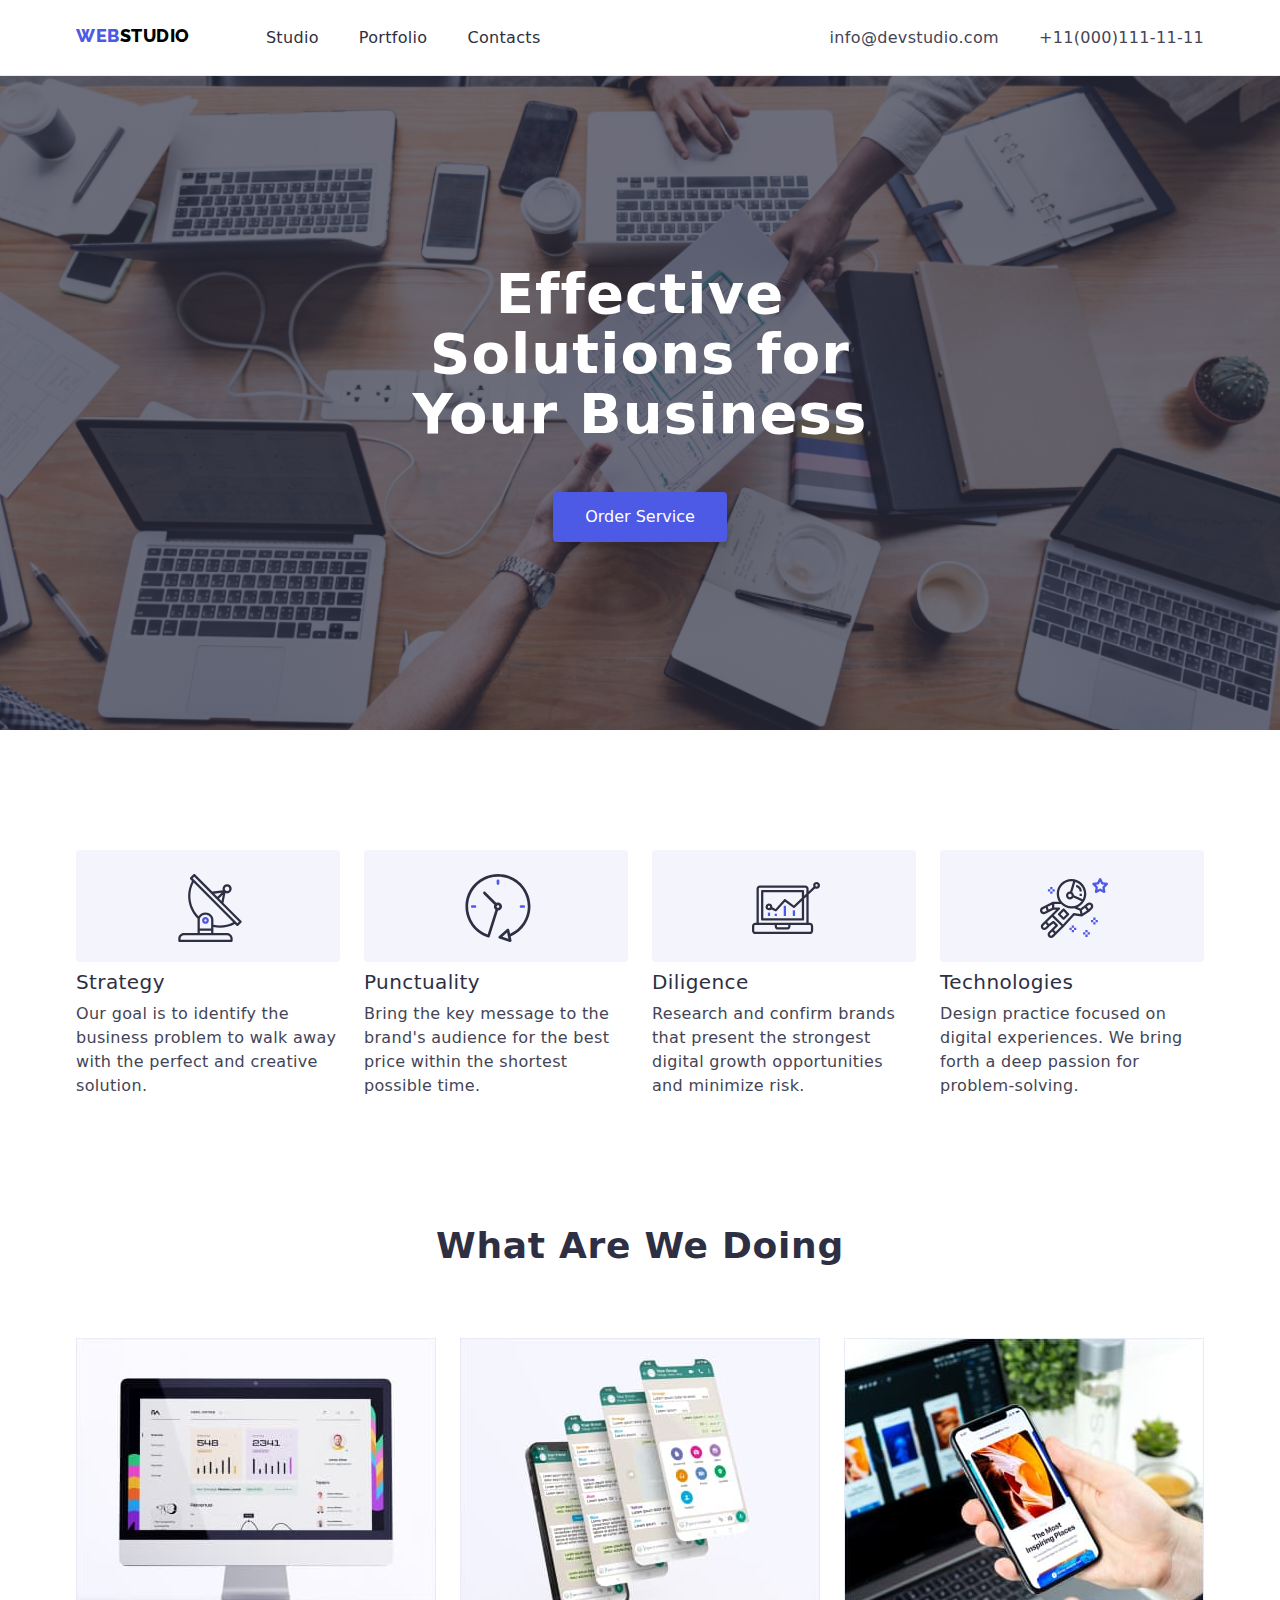
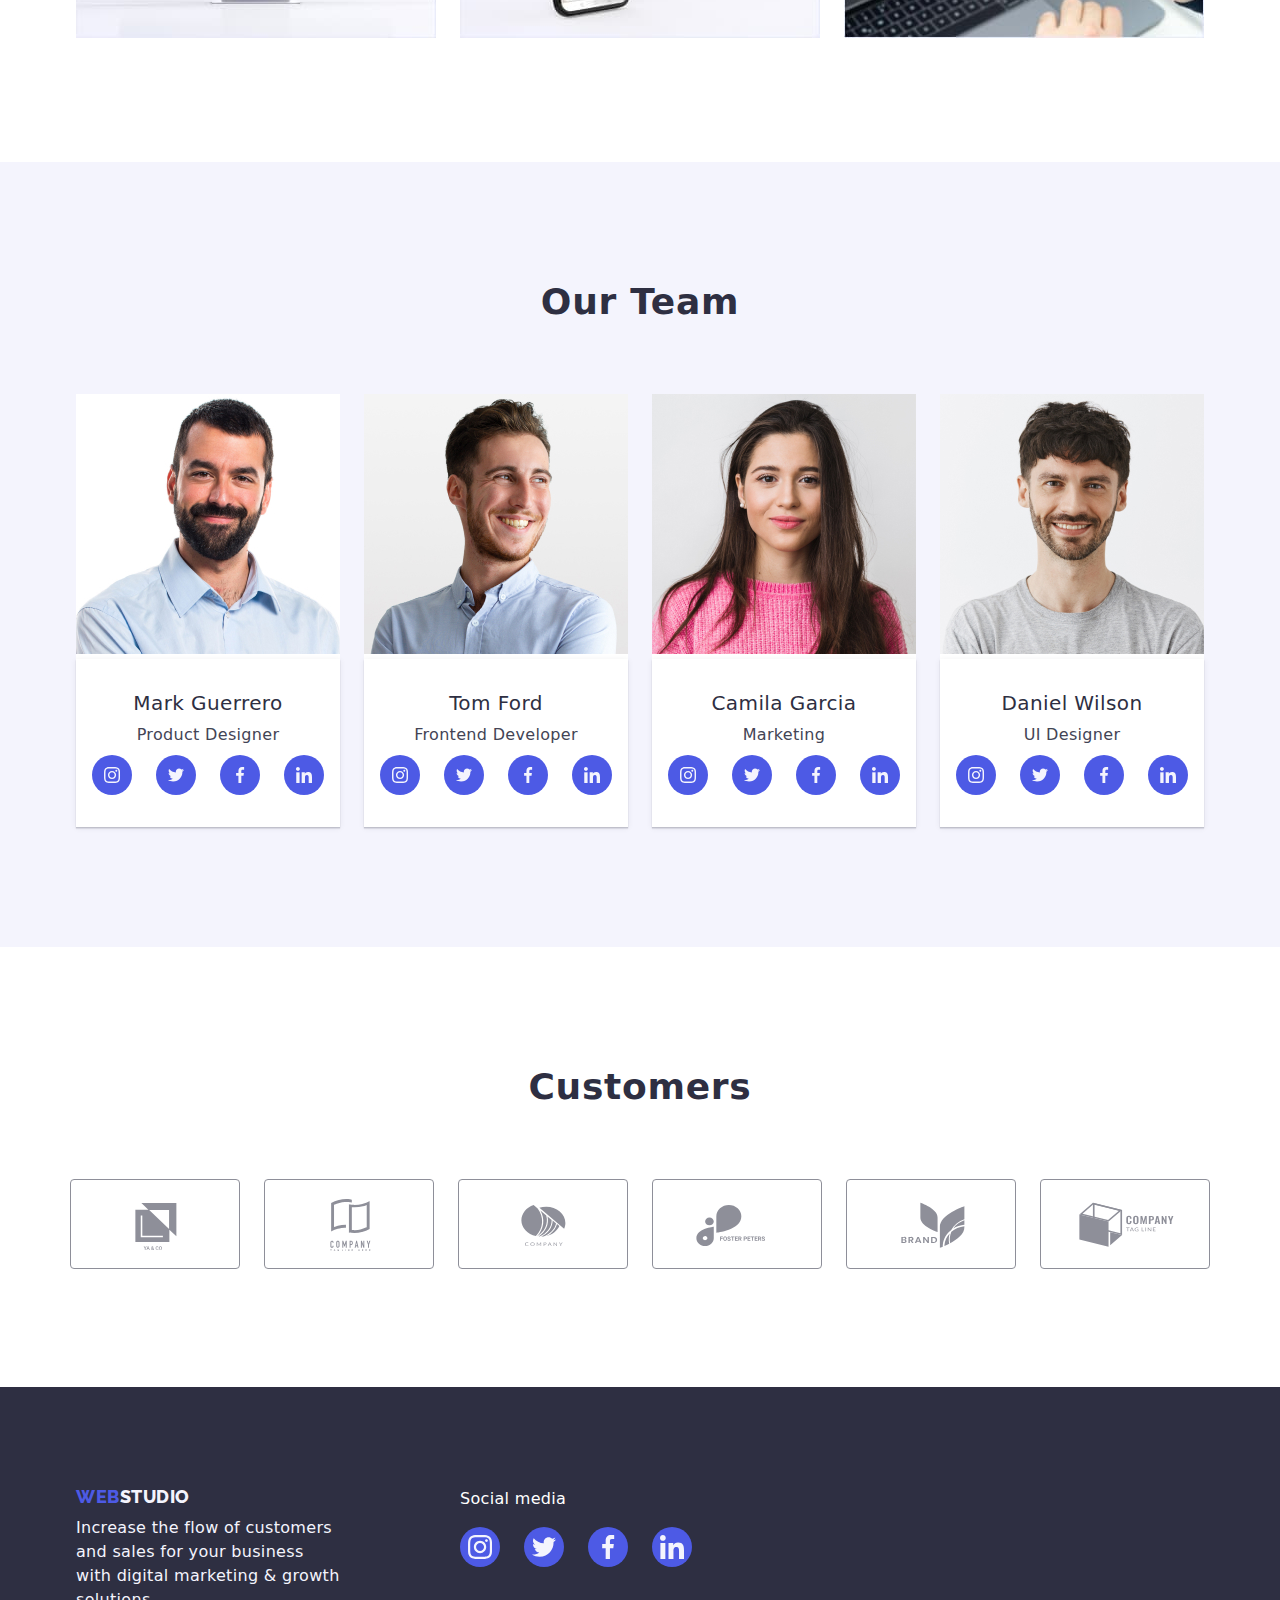
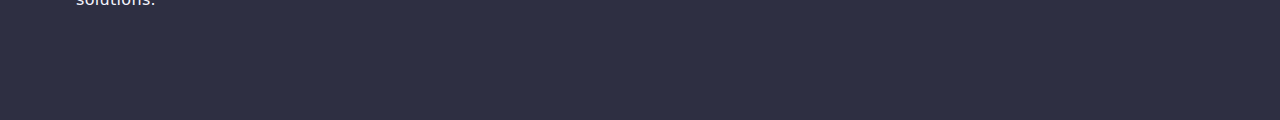
==== index.html @ bf7042fb "Start goit-markup-hw-05" ====
<!DOCTYPE html>
<html lang="en">

<head>
    <meta charset="UTF-8">
    <meta http-equiv="X-UA-Compatible" content="IE=edge">
    <meta name="viewport" content="width=device-width, initial-scale=1.0">
    <title>Homepage</title>
    <link rel="stylesheet" href="./css/style.css">
    <link rel="stylesheet"
          href="https://cdnjs.cloudflare.com/ajax/libs/modern-normalize/2.0.0/modern-normalize.min.css">
</head>

<body>
    <header class="header-border">
        <div class="container flex space-between margin-right-auto">
            <nav class="margin-right-auto display-flex">
                <a class="homepage-link" href="#"><span>Web</span>Studio</a>
                <ul class="flex gap-regular">
                    <li><a class="nav-link text-shadow transition-quick-all" href="./index.html">Studio</a></li>
                    <li><a class="nav-link text-shadow transition-quick-all" href="./portfolio.html">Portfolio</a></li>
                    <li><a class="nav-link text-shadow transition-quick-all" href="/#">Contacts</a></li>
                </ul>
            </nav>
            <ul class="flex gap-regular">
                <li><a class="contact-link transition-quick-all" href="mailto:info@devstudio.com">info@devstudio.com</a>
                </li>
                <li><a class="contact-link transition-quick-all" href="tel:+11(000)111-11-11">+11(000)111-11-11</a></li>
            </ul>
        </div>

    </header>
    <main>
        <section class="hero-section">
            <div class="container">
                <h1>Effective Solutions for Your Business</h1>
                <button type="button" class="transition-quick-all">Order Service</button>
            </div>
        </section>
        <section class="boasting p-t-120 p-b-120">
            <div class="container ">
                <ul class="flex column-gap-small">
                    <li>
                        <div class="icon-section1 background-icons">
                            <svg class="icons-size ">
                                <use href="./images/icons.svg#icon-antenna1"></use>
                            </svg>
                        </div>
                        <h3>Strategy</h3>
                        <p class="body-medium font-color-slate">Our goal is to identify the business problem to walk
                            away
                            with
                            the
                            perfect and creative solution.</p>
                    </li>
                    <li>
                        <div class="icon-section1 background-icons">
                            <svg class="icons-size">
                                <use href="./images/icons.svg#icon-clock1"></use>
                            </svg>
                        </div>
                        <h3>Punctuality</h3>
                        <p class="body-medium font-color-slate">Bring the key message to the brand's audience for the
                            best
                            price
                            within the shortest possible time.</p>
                    </li>
                    <li>
                        <div class="icon-section1 background-icons">
                            <svg class="icons-size svg-style">
                                <use href="./images/icons.svg#icon-diagram-1"></use>
                            </svg>
                        </div>
                        <h3>Diligence</h3>
                        <p class="body-medium font-color-slate">Research and confirm brands that present the strongest
                            digital
                            growth opportunities and minimize risk.</p>

                    </li>
                    <li>
                        <div class="icon-section1 background-icons">
                            <svg class="icons-size">
                                <use href="./images/icons.svg#icon-astronaut1"></use>
                            </svg>
                        </div>

                        <h3>Technologies</h3>
                        <p class="body-medium font-color-slate">Design practice focused on digital experiences. We bring
                            forth
                            a
                            deep passion for problem-solving.</p>
                    </li>
                </ul>
            </div>
        </section>
        <section class="what-we-are-doing p-b-120">
            <div class="container">
                <h2>What are we doing</h2>
                <ul class="flex column-gap-small ">
                    <li>
                        <figure>
                            <img src="images/photo1.jpg" width="360" height="300" alt="photo1">
                        </figure>
                    </li>
                    <li>
                        <figure>
                            <img src="images/photo2.jpg" width="360" height="300" alt="photo2">
                        </figure>
                    </li>
                    <li>
                        <figure>
                            <img src="images/photo3.jpg" width="360" height="300" alt="photo3">
                        </figure>
                    </li>
                </ul>
            </div>
        </section>
        <section class="our-team cloud-background p-t-120 p-b-120">
            <div class="container">
                <h2>Our Team</h2>
                <ul class="flex column-gap-small row-gap-small">
                    <li>
                        <figure>
                            <img src="images/personone.jpg" width="264" height="260" alt="personone">
                            <figcaption class="box-shadow">
                                <h3>Mark Guerrero</h3>
                                <p class="body-medium font-color-slate">Product Designer</p>
                                <ul class="display-flex justify-content-center column-gap-small">
                                    <li>
                                        <a href="#" class="social-media-svg person-hover">
                                            <svg class="social-media-person">
                                                <use href="./images/icons.svg#icon-instagram-2"></use>
                                            </svg>
                                        </a>
                                    </li>
                                    <li>
                                        <a href="#" class="social-media-svg person-hover">
                                            <svg class="social-media-person">
                                                <use href="./images/icons.svg#icon-twitter-1"></use>
                                            </svg>
                                        </a>
                                    </li>
                                    <li>

                                        <a href="#" class="social-media-svg person-hover">
                                            <svg class="social-media-person">
                                                <use href="./images/icons.svg#icon-Ellipse"></use>
                                            </svg>
                                        </a>
                                    </li>
                                    <li class="column-gap-small">
                                        <a href="#" class="social-media-svg person-hover">
                                            <svg class="social-media-person">
                                                <use href="./images/icons.svg#icon-in"></use>
                                            </svg>
                                        </a>
                                    </li>
                                </ul>
                            </figcaption>
                        </figure>
                    </li>
                    <li>
                        <figure>
                            <img src="images/persontwo.jpg" width="264" height="260" alt="persontwo">
                            <figcaption class="box-shadow">
                                <h3>Tom Ford</h3>
                                <p class="body-medium font-color-slate">Frontend Developer</p>
                                <ul class="display-flex justify-content-center column-gap-small">
                                    <li>
                                        <a href="#" class="social-media-svg person-hover">
                                            <svg class="social-media-person">
                                                <use href="./images/icons.svg#icon-instagram-2"></use>
                                            </svg>
                                        </a>
                                    </li>
                                    <li>
                                        <a href="#" class="social-media-svg person-hover">
                                            <svg class="social-media-person">
                                                <use href="./images/icons.svg#icon-twitter-1"></use>
                                            </svg>
                                        </a>
                                    </li>
                                    <li>

                                        <a href="#" class="social-media-svg person-hover">
                                            <svg class="social-media-person">
                                                <use href="./images/icons.svg#icon-Ellipse"></use>
                                            </svg>
                                        </a>
                                    </li>
                                    <li class="column-gap-small">
                                        <a href="#" class="social-media-svg person-hover">
                                            <svg class="social-media-person">
                                                <use href="./images/icons.svg#icon-in"></use>
                                            </svg>
                                        </a>
                                    </li>
                                </ul>
                            </figcaption>
                        </figure>
                    </li>
                    <li>
                        <figure>
                            <img src="images/personthree.jpg" width="264" height="260" alt="personthree">
                            <figcaption class="box-shadow">
                                <h3>Camila Garcia</h3>
                                <p class="body-medium font-color-slate">Marketing</p>
                                <ul class="display-flex justify-content-center column-gap-small">
                                    <li>
                                        <a href="#" class="social-media-svg person-hover">
                                            <svg class="social-media-person">
                                                <use href="./images/icons.svg#icon-instagram-2"></use>
                                            </svg>
                                        </a>
                                    </li>
                                    <li>
                                        <a href="#" class="social-media-svg person-hover">
                                            <svg class="social-media-person">
                                                <use href="./images/icons.svg#icon-twitter-1"></use>
                                            </svg>
                                        </a>
                                    </li>
                                    <li>

                                        <a href="#" class="social-media-svg person-hover">
                                            <svg class="social-media-person">
                                                <use href="./images/icons.svg#icon-Ellipse"></use>
                                            </svg>
                                        </a>
                                    </li>
                                    <li class="column-gap-small">
                                        <a href="#" class="social-media-svg person-hover">
                                            <svg class="social-media-person">
                                                <use href="./images/icons.svg#icon-in"></use>
                                            </svg>
                                        </a>
                                    </li>
                                </ul>
                            </figcaption>
                        </figure>
                    </li>
                    <li>
                        <figure>
                            <img src="images/personfour.jpg" width="264" height="260" alt="personfour">
                            <figcaption class="box-shadow">
                                <h3>Daniel Wilson</h3>
                                <p class="body-medium font-color-slate">UI Designer</p>
                                <ul class="display-flex justify-content-center column-gap-small">
                                    <li>
                                        <a href="#" class="social-media-svg person-hover">
                                            <svg class="social-media-person">
                                                <use href="./images/icons.svg#icon-instagram-2"></use>
                                            </svg>
                                        </a>
                                    </li>
                                    <li>
                                        <a href="#" class="social-media-svg person-hover">
                                            <svg class="social-media-person">
                                                <use href="./images/icons.svg#icon-twitter-1"></use>
                                            </svg>
                                        </a>
                                    </li>
                                    <li>

                                        <a href="#" class="social-media-svg person-hover">
                                            <svg class="social-media-person">
                                                <use href="./images/icons.svg#icon-Ellipse"></use>
                                            </svg>
                                        </a>
                                    </li>
                                    <li class="column-gap-small">
                                        <a href="#" class="social-media-svg person-hover">
                                            <svg class="social-media-person">
                                                <use href="./images/icons.svg#icon-in"></use>
                                            </svg>
                                        </a>
                                    </li>
                                </ul>
                            </figcaption>
                        </figure>
                    </li>
                </ul>
            </div>
        </section>
    </main>
    <section class="customers-background ">
        <h2 class="p-t-120">Customers</h2>

        <ul class="display-flex justify-content-center column-gap-small row-gap-small wrap">

            <li>
                <a href="#">
                    <svg class="logo-customers fill-lightslate ">
                        <use href="./images/icons.svg#icon-Logo"></use>
                    </svg>
                </a>
            </li>
            <li>
                <a href="#">
                    <svg class="logo-customers fill-lightslate">
                        <use href="./images/icons.svg#icon-Logo-1"></use>
                    </svg>
                </a>
            </li>
            <li>
                <a href="#">
                    <svg class="logo-customers fill-lightslate">
                        <use href="./images/icons.svg#icon-Logo-2"></use>
                    </svg>
                </a>
            </li>
            <li>
                <a href="#">
                    <svg class="logo-customers fill-lightslate">
                        <use href="./images/icons.svg#icon-Logo-5"></use>
                    </svg>
                </a>
            </li>
            <li>
                <a href="#">
                    <svg class="logo-customers fill-lightslate">
                        <use href="./images/icons.svg#icon-Logo-3"></use>
                    </svg>
                </a>
            </li>
            <li>
                <a href="#">
                    <svg class="logo-customers fill-lightslate">
                        <use href="./images/icons.svg#icon-Logo-4"></use>
                    </svg>
                </a>
            </li>
        </ul>
    </section>
    <footer>
        <div class="container flex gap-medium">
            <div class="inner-container">
                <a class="homepage-link" href="#"><span>web</span>studio</a>
                <p class="font-color-cloud"> Increase the flow of customers and sales for your business with digital
                    marketing &amp; growth
                    solutions.</p>
            </div>
            <div>
                <span class="display-block body-medium margin-bottom-medium font-color-white ">Social media</span>
                <ul class="display-flex justify-content-center column-gap-small">
                    <li>
                        <a href="#" class="social-media-svg">
                            <svg class="social-media">
                                <use href="./images/icons.svg#icon-instagram-2"></use>
                            </svg>
                        </a>
                    </li>
                    <li>
                        <a href="#" class="social-media-svg">
                            <svg class="social-media">
                                <use href="./images/icons.svg#icon-twitter-1"></use>
                            </svg>
                        </a>
                    </li>
                    <li>

                        <a href="#" class="social-media-svg">
                            <svg class="social-media">
                                <use href="./images/icons.svg#icon-Ellipse"></use>
                            </svg>
                        </a>
                    </li>
                    <li class="column-gap-small">
                        <a href="#" class="social-media-svg">
                            <svg class="social-media">
                                <use href="./images/icons.svg#icon-in"></use>
                            </svg>
                        </a>
                    </li>
                </ul>
            </div>
        </div>
    </footer>

</body>

</html>
---- css/style.css ----
@import url("https://fonts.googleapis.com/css2?family=Raleway:wght@800&family=Roboto:wght@400;500;700;900&display=swap");

:root {
  --ocean: #404bbf;
  --iris: #4d5ae5;
  --cornflower: #e7e9fc;
  --navyblue: #2e2f42;
  --slate: #434455;
  --cloud: #f4f4fd;
  --green: #31d0aa;
  --lightslate: #8e8f99;
  font-size: 16px;
}

*,
*::after,
*::before {
  box-sizing: border-box;
}

body {
  font-family: "Roboto", Raleway, sans-serif;
  color: black;
}
ul {
  list-style: none;
  margin: 0;
  padding: 0;
}

figure {
  margin: 0;
  background-color: white;
}

figcaption {
  padding: 32px 0 32px 0;
  text-align: center;
}

button {
  all: unset;
  cursor: pointer;
}
h1,
h2,
h3 {
  margin: 0;
  padding: 0;
}

p {
  margin: 0.5em 0;
  color: var(--slate);
  line-height: 1.5;
  letter-spacing: 0.32px;
}

h2 {
  color: var(--navyblue);
  text-align: center;
  font-size: 36px;
  font-weight: 700;
  line-height: 1.11;
  letter-spacing: 0.72px;
  text-transform: capitalize;
  margin-bottom: 2em;
}

h3 {
  color: var(--navyblue, #2e2f42);
  font-size: 20px;
  font-weight: 500;
  line-height: 1.2;
  letter-spacing: 0.4px;
}

.body-medium {
  /* color: var(--slate); */
  font-size: 16px;
  line-height: 1.5;
  letter-spacing: 0.32px;
}

.font-color-slate {
  color: var(--slate);
}

.fill-lightslate {
  fill: var(--lightslate);
}

a {
  all: unset;
  cursor: pointer;
}

.homepage-link {
  text-transform: uppercase;
  font-size: 18px;
  font-weight: 800;
  line-height: 1.16;
  letter-spacing: 0.54px;
  text-transform: uppercase;
  font-family: "Raleway";
  margin-right: 76px;
}

.homepage-link > span {
  color: var(--iris);
}

.nav-link {
  color: var(--navyblue);
  font-size: 16px;
  font-weight: 500;
  line-height: 1.5;
  letter-spacing: 0.32px;
}

.nav-link:hover,
.contact-link:hover,
.nav-link:focus,
.contact-link:focus {
  color: var(--ocean);
}

header {
  border-bottom: 1px solid var(--cornflower);
}

.contact-link {
  color: var(--slate);
  font-size: 16px;
  line-height: 1.5;
  letter-spacing: 0.32px;
}

.hero-section,
footer {
  background-color: var(--navyblue);
}

footer {
  padding: 100px 0;
  color: var(--cloud);
}

footer .inner-container {
  width: 264px;
}
.hero-section {
  /* background-image:; */
  background-color: var(--color-heading-primary);
  background-image: linear-gradient(rgba(46, 47, 66, 0.7), rgba(46, 47, 66, 0.7)), url(../images/people-office\ 1.jpg);
  background-repeat: no-repeat;
  background-position: center;
  text-align: center;
  padding: 188px 0;
  background-size: cover;
}
/* .hero-section > .container > h1 {
  margin: auto;
} */

.hero-section h1 {
  font-size: 56px;
  font-weight: 700;
  line-height: 1.07;
  letter-spacing: 1.12px;
  color: white;
  margin: 0 auto 48px;
  max-width: 496px;
}

.hero-section button {
  border-radius: 4px;
  background: var(--iris);
  box-shadow: 0px 4px 4px 0px rgba(0, 0, 0, 0.15);
  padding: 16px 32px;
  color: white;
}

.hero-section button:hover,
.hero-section button:focus {
  background-color: var(--ocean);
}

.boasting li {
  width: 264px;
}
.icon-section1 {
  border-radius: 4px;
  background: var(--color-contrast-bright);
  padding: 24px 100px;
  margin-bottom: 8px;
}
.filter-bar button {
  border-radius: 4px;
  border: 1px solid var(--cornflower, #e7e9fc);
  background: var(--cloud, #f4f4fd);

  display: flex;
  padding: 12px 24px;
  align-items: flex-start;
  color: var(--iris);
  transition: 0.3s all;
  font-weight: 500;
  font-size: 16px;
  line-height: 1.5;
}

.filter-bar button:hover,
.filter-bar button:focus {
  background-color: var(--ocean);
  color: white;
}

.portfolio-list li {
  border: 1px solid var(--cornflower);
  transition: 0.2s all ease-in-out;
  max-width: 360px;
}

.portfolio-list li:hover,
.portfolio-list li:focus {
  box-shadow: 0px 2px 1px 0px rgba(46, 47, 66, 0.08), 0px 1px 1px 0px rgba(46, 47, 66, 0.16), 0px 1px 6px 0px rgba(46, 47, 66, 0.08);
}

.justify-content-center {
  justify-content: center;
}

.cloud-background {
  background-color: var(--cloud);
}

.our-team .person-hover:hover {
  background-color: var(--ocean);
}

.text-shadow {
  transition: text-shadow 0.3s;
}

.text-shadow:hover,
.text-shadow:focus {
  text-shadow: 0px 4px 4px rgba(0, 0, 0, 0.25);
}

.font-color-cloud {
  color: var(--cloud);
}

.container {
  max-width: 1158px;
  margin: auto;
  padding: 0 15px;
}

.flex {
  display: flex;
  flex-wrap: wrap;
}
.space-between {
  justify-content: space-between;
}
.gap {
  gap: 24px;
}
.gap-regular {
  column-gap: 40px;
}
.gap-medium {
  gap: 120px;
}
.column-gap-small {
  column-gap: 24px;
}
.row-gap-small {
  row-gap: 24px;
}
.values-list-element {
  width: calc((100% - 72px) / 4);
}
.row-gap-medium {
  row-gap: 48px;
}

.wrap {
  flex-wrap: wrap;
}

.text-align-left {
  text-align: left;
}

.transition-quick-all {
  transition: all 0.2s ease-in-out;
}

/* header */
header > .container > * {
  margin: 25.5px 0;
}

header .flex {
  align-items: center;
}

.p-t-120 {
  padding-top: 120px;
}
.p-b-120 {
  padding-bottom: 120px;
}

.p-t-96 {
  padding-top: 96px;
}
.p-b-72 {
  padding-bottom: 72px;
}

.px-16 {
  padding-left: 24px;
  padding-right: 24 px;
}
.px-16-2 {
  padding-left: 24px;
}
.margin-right-auto {
  margin-right: auto;
}

svg {
  transition: 0.2s fill;
}
.top-line-img figure {
  width: 360px;
  height: 420px;
  padding-bottom: 0px;
  flex-direction: column;
  gap: 32px;
  flex-shrink: 0;
  align-items: flex-start;
  /* border: 1px solid var(--cornflower); */
  background: var(--white);
}

.display-flex {
  display: flex;
}

.background-icons {
  width: 264px;
  height: 112px;
  background: var(--cloud);
}
.icons-size {
  width: 68px;
  height: 68px;
}

.customers-background {
  background-color: white;
  height: 440px;
}
.customers-background svg {
  border-radius: 4px;
  border: 1px solid var(--lightslate);
  padding: 16px 32px 16px 32px;
  box-sizing: content-box;
  line-height: 0.5;
}
.customers-background svg:hover,
.customers-background svg:focus {
  border: 1px solid var(--ocean);
}

.logo-customers {
  width: 104px;
  height: 56px;
  cursor: pointer;
}

.logo-customers:hover,
.logo-customers:focus {
  fill: var(--ocean);
}

.social-media {
  width: 24px;
  height: 24px;
}

.social-media-svg {
  width: 40px;
  height: 40px;
  background-color: var(--iris);
  border-radius: 50%;
  display: flex;
  justify-content: center;
  align-items: center;
  transition: 0.3s all ease-in-out;
  cursor: pointer;
}

footer .social-media-svg:hover,
footer .social-media-svg:focus {
  background-color: var(--green);
}

.social-media-person {
  width: 16x;
  height: 16px;
}

.box-shadow {
  box-shadow: 0px 2px 1px 0px rgba(46, 47, 66, 0.08), 0px 1px 1px 0px rgba(46, 47, 66, 0.16), 0px 1px 6px 0px rgba(46, 47, 66, 0.08);
}

.font-color-white {
  color: white;
}

.display-block {
  display: block;
}

.margin-bottom-medium {
  margin-bottom: 1em;
}
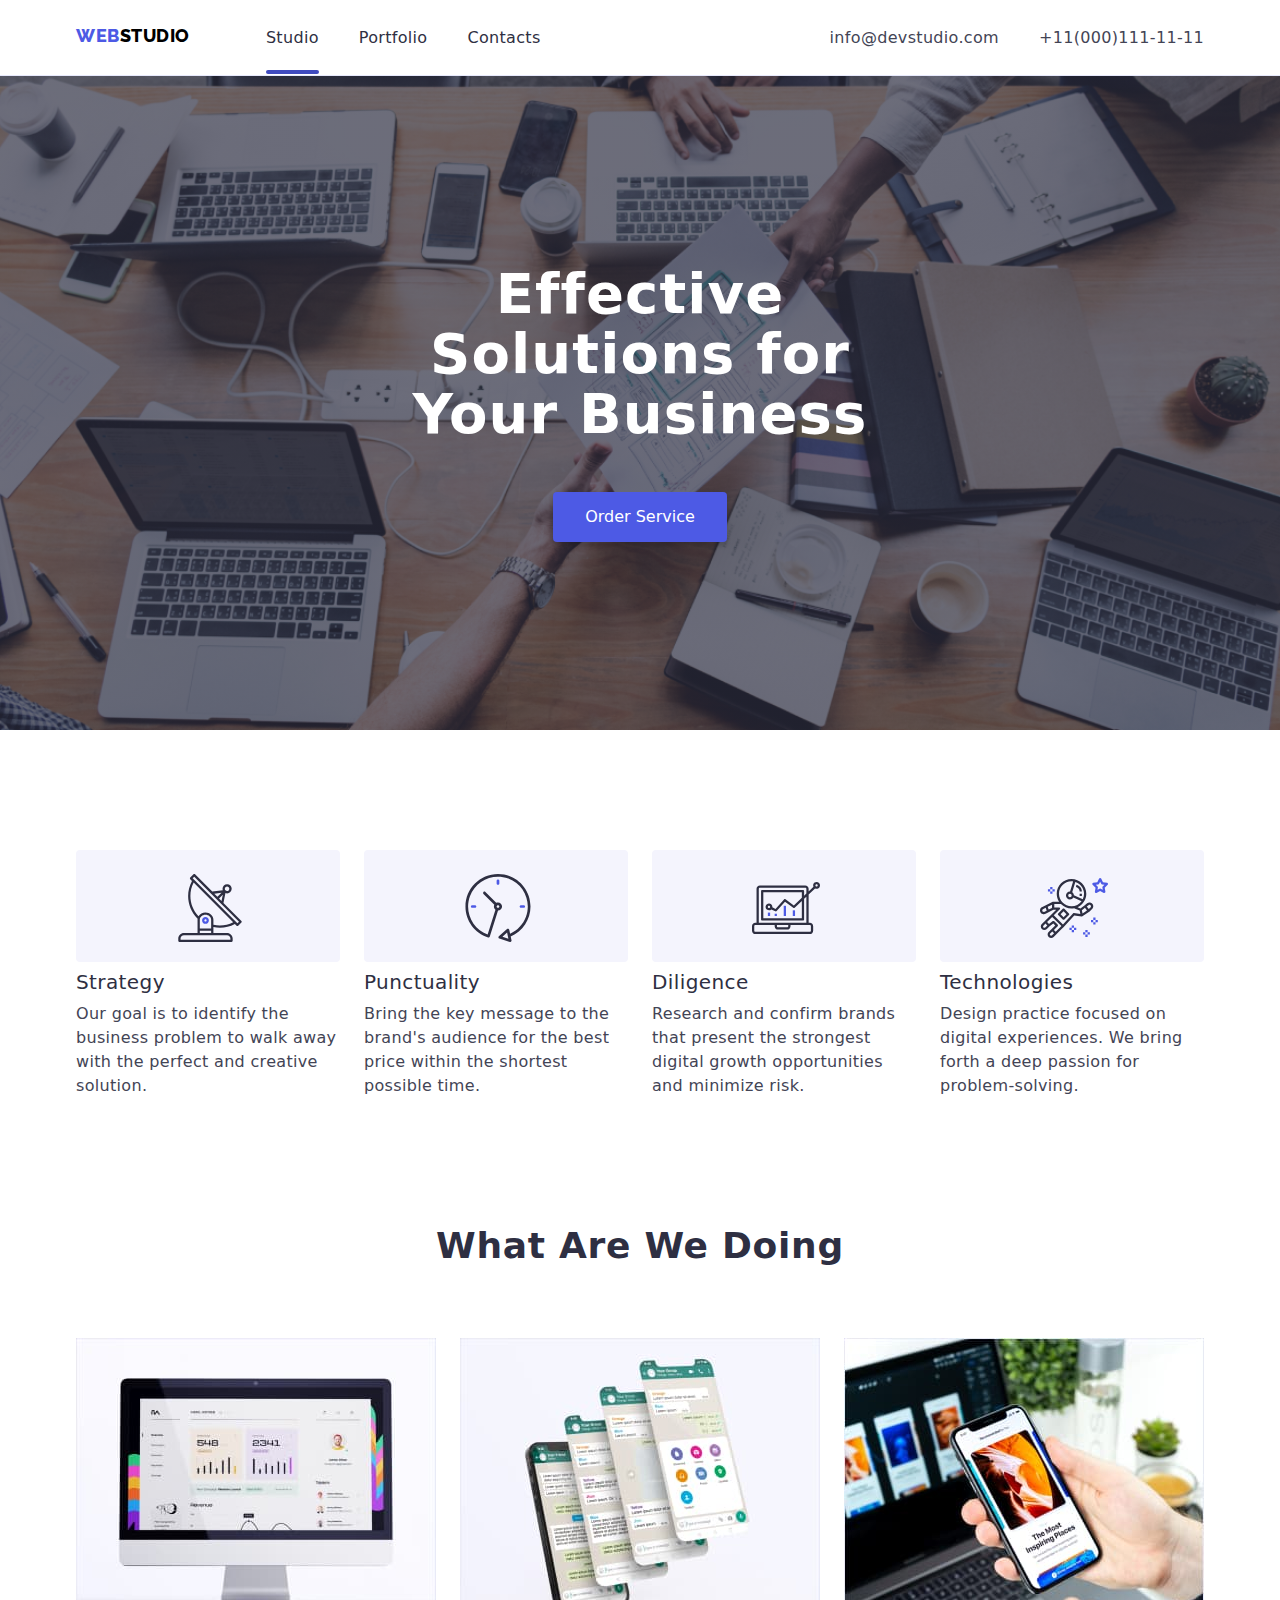
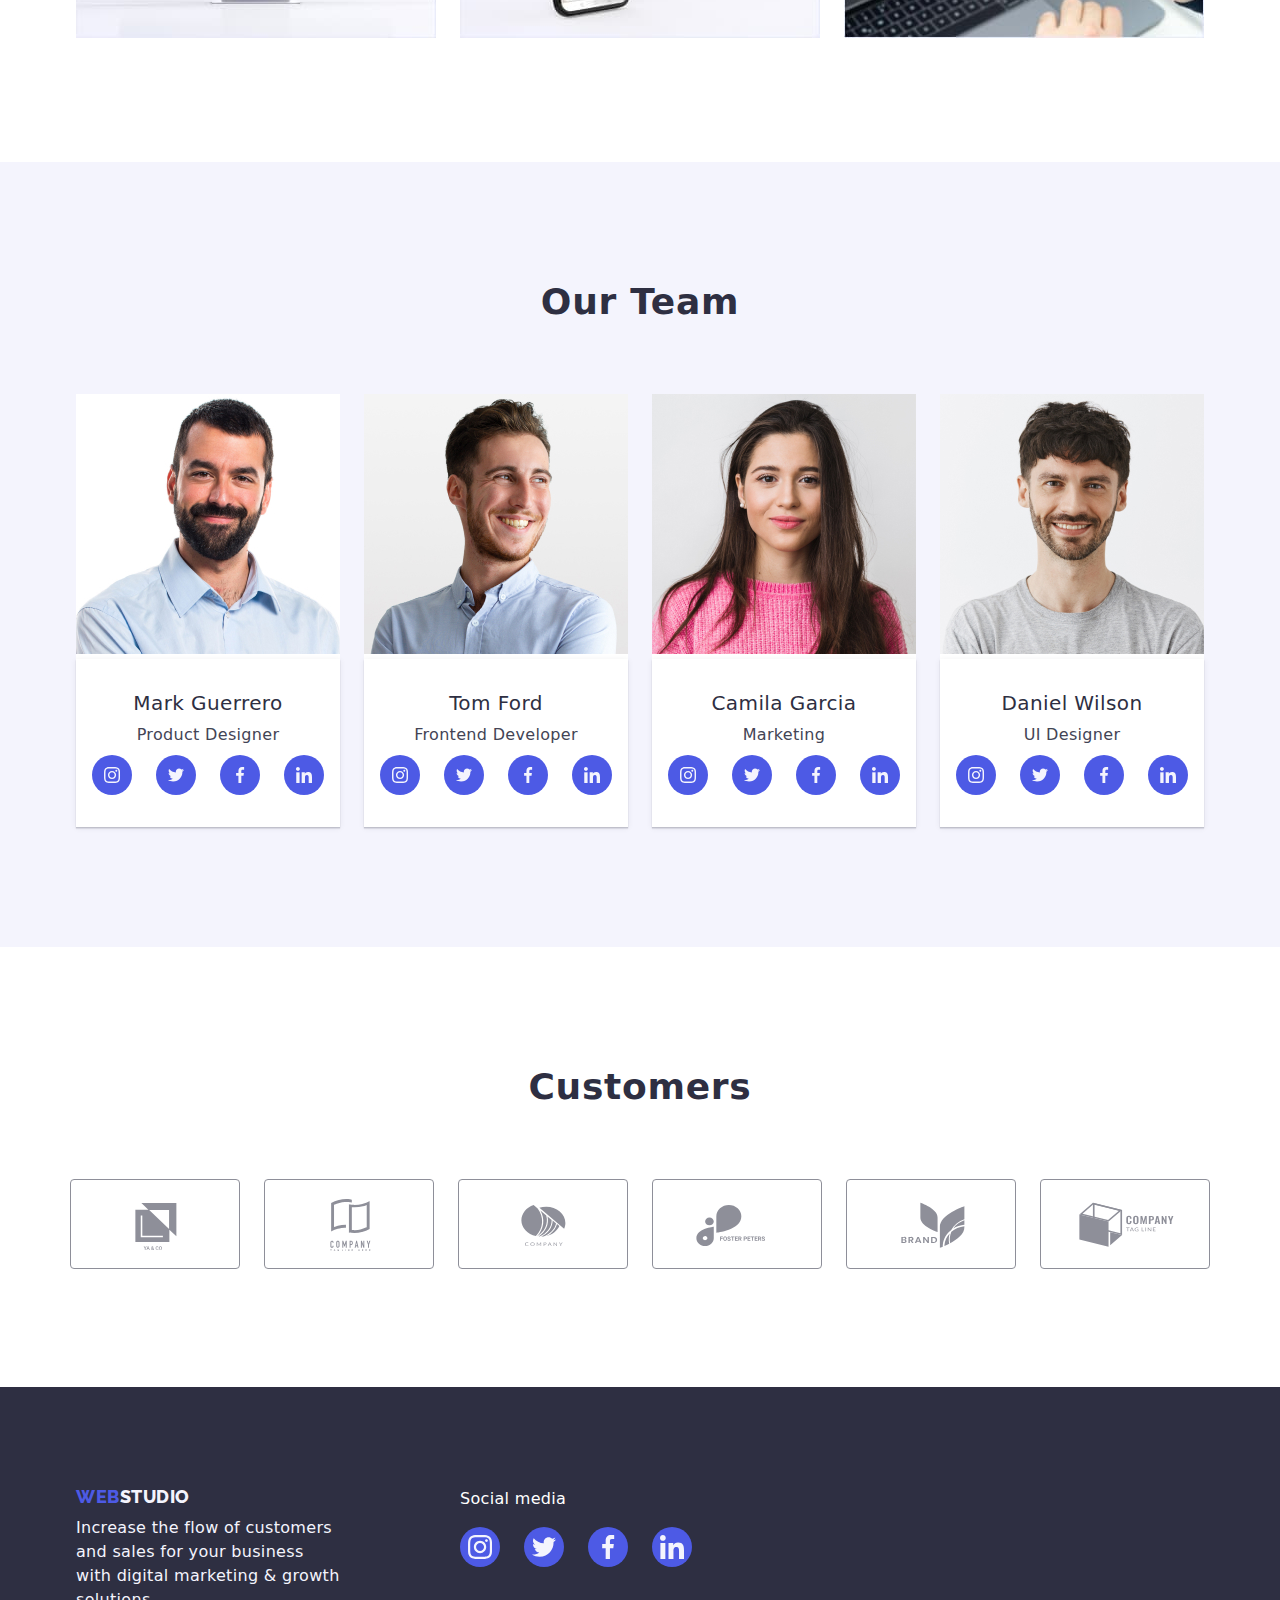
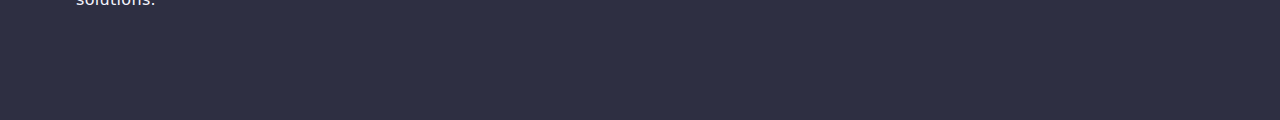
==== commit 6c5d873e: "modal" ====
--- a/index.html
+++ b/index.html
@@ -17,15 +17,18 @@
             <nav class="margin-right-auto display-flex">
                 <a class="homepage-link" href="#"><span>Web</span>Studio</a>
                 <ul class="flex gap-regular">
-                    <li><a class="nav-link text-shadow transition-quick-all" href="./index.html">Studio</a></li>
-                    <li><a class="nav-link text-shadow transition-quick-all" href="./portfolio.html">Portfolio</a></li>
+                    <li><a class="nav-link  text-shadow transition-quick-all nav-link-item"
+                           href="./index.html">Studio</a></li>
+                    <li><a class="nav-link text-shadow transition-quick-all" href="./portfolio.html">Portfolio</a>
+                    </li>
                     <li><a class="nav-link text-shadow transition-quick-all" href="/#">Contacts</a></li>
                 </ul>
             </nav>
             <ul class="flex gap-regular">
                 <li><a class="contact-link transition-quick-all" href="mailto:info@devstudio.com">info@devstudio.com</a>
                 </li>
-                <li><a class="contact-link transition-quick-all" href="tel:+11(000)111-11-11">+11(000)111-11-11</a></li>
+                <li><a class="contact-link transition-quick-all" href="tel:+11(000)111-11-11">+11(000)111-11-11</a>
+                </li>
             </ul>
         </div>
 
@@ -34,7 +37,18 @@
         <section class="hero-section">
             <div class="container">
                 <h1>Effective Solutions for Your Business</h1>
-                <button type="button" class="transition-quick-all">Order Service</button>
+                <button type="button" class="button-white transition-quick-all button-primary button-pointer"
+                        data-modal-open>Order
+                    Service</button>
+                <div class="backdrop is-hidden" data-modal>
+                    <div class="modal">
+                        <button type="button" class="close-button" data-modal-close>
+                            <svg width="8" height="8">
+                                <use href="./images/icon-close.svg#icon-close-black"></use>
+                            </svg>
+                        </button>
+                    </div>
+                </div>
             </div>
         </section>
         <section class="boasting p-t-120 p-b-120">
@@ -60,7 +74,8 @@
                             </svg>
                         </div>
                         <h3>Punctuality</h3>
-                        <p class="body-medium font-color-slate">Bring the key message to the brand's audience for the
+                        <p class="body-medium font-color-slate">Bring the key message to the brand's audience for
+                            the
                             best
                             price
                             within the shortest possible time.</p>
@@ -72,7 +87,8 @@
                             </svg>
                         </div>
                         <h3>Diligence</h3>
-                        <p class="body-medium font-color-slate">Research and confirm brands that present the strongest
+                        <p class="body-medium font-color-slate">Research and confirm brands that present the
+                            strongest
                             digital
                             growth opportunities and minimize risk.</p>
 
@@ -85,7 +101,8 @@
                         </div>
 
                         <h3>Technologies</h3>
-                        <p class="body-medium font-color-slate">Design practice focused on digital experiences. We bring
+                        <p class="body-medium font-color-slate">Design practice focused on digital experiences. We
+                            bring
                             forth
                             a
                             deep passion for problem-solving.</p>
@@ -289,43 +306,43 @@
         <ul class="display-flex justify-content-center column-gap-small row-gap-small wrap">
 
             <li>
-                <a href="#">
+                <a href="#" class="transition-quick-all">
                     <svg class="logo-customers fill-lightslate ">
                         <use href="./images/icons.svg#icon-Logo"></use>
                     </svg>
                 </a>
             </li>
             <li>
-                <a href="#">
+                <a href="#" class="transition-quick-all">
                     <svg class="logo-customers fill-lightslate">
                         <use href="./images/icons.svg#icon-Logo-1"></use>
                     </svg>
                 </a>
             </li>
             <li>
-                <a href="#">
+                <a href="#" class="transition-quick-all">
                     <svg class="logo-customers fill-lightslate">
                         <use href="./images/icons.svg#icon-Logo-2"></use>
                     </svg>
                 </a>
             </li>
             <li>
-                <a href="#">
+                <a href="#" class="transition-quick-all">
                     <svg class="logo-customers fill-lightslate">
                         <use href="./images/icons.svg#icon-Logo-5"></use>
                     </svg>
                 </a>
             </li>
             <li>
-                <a href="#">
+                <a href="#" class="transition-quick-all">
                     <svg class="logo-customers fill-lightslate">
                         <use href="./images/icons.svg#icon-Logo-3"></use>
                     </svg>
                 </a>
             </li>
             <li>
-                <a href="#">
-                    <svg class="logo-customers fill-lightslate">
+                <a href="#" class="transition-quick-all">
+                    <svg class="logo-customers fill-lightslate ">
                         <use href="./images/icons.svg#icon-Logo-4"></use>
                     </svg>
                 </a>
@@ -376,7 +393,8 @@
             </div>
         </div>
     </footer>
-
+    <script src="js/modal.js">
+    </script>
 </body>
 
 </html>--- a/css/style.css
+++ b/css/style.css
@@ -1,6 +1,7 @@
 @import url("https://fonts.googleapis.com/css2?family=Raleway:wght@800&family=Roboto:wght@400;500;700;900&display=swap");
 
 :root {
+  --dairy: #fcfcfc;
   --ocean: #404bbf;
   --iris: #4d5ae5;
   --cornflower: #e7e9fc;
@@ -10,6 +11,8 @@
   --green: #31d0aa;
   --lightslate: #8e8f99;
   font-size: 16px;
+  --time-effects: 250ms;
+  --timing-function: cubic-bezier(0.4, 0, 0.2, 1);
 }
 
 *,
@@ -38,10 +41,6 @@
   text-align: center;
 }
 
-button {
-  all: unset;
-  cursor: pointer;
-}
 h1,
 h2,
 h3 {
@@ -118,13 +117,26 @@
   letter-spacing: 0.32px;
 }
 
+.nav-link-item {
+  position: relative;
+  display: flex;
+}
+.nav-link-item::after {
+  content: "";
+  position: absolute;
+  width: 100%;
+  height: 4px;
+  top: 44px;
+  border-radius: 2px;
+  background: var(--ocean);
+}
+
 .nav-link:hover,
 .contact-link:hover,
 .nav-link:focus,
 .contact-link:focus {
   color: var(--ocean);
 }
-
 header {
   border-bottom: 1px solid var(--cornflower);
 }
@@ -172,8 +184,10 @@
   margin: 0 auto 48px;
   max-width: 496px;
 }
-
-.hero-section button {
+.cursor-pinter {
+  cursor: pointer;
+}
+.hero-section .button-primary {
   border-radius: 4px;
   background: var(--iris);
   box-shadow: 0px 4px 4px 0px rgba(0, 0, 0, 0.15);
@@ -181,8 +195,8 @@
   color: white;
 }
 
-.hero-section button:hover,
-.hero-section button:focus {
+.hero-section .button-primary:hover,
+.hero-section .button-primary:focus {
   background-color: var(--ocean);
 }
 
@@ -195,7 +209,7 @@
   padding: 24px 100px;
   margin-bottom: 8px;
 }
-.filter-bar button {
+.filter-bar .button-primary {
   border-radius: 4px;
   border: 1px solid var(--cornflower, #e7e9fc);
   background: var(--cloud, #f4f4fd);
@@ -210,8 +224,8 @@
   line-height: 1.5;
 }
 
-.filter-bar button:hover,
-.filter-bar button:focus {
+.filter-bar .button-primary:hover,
+.filter-bar .button:focus {
   background-color: var(--ocean);
   color: white;
 }
@@ -296,7 +310,7 @@
 }
 
 .transition-quick-all {
-  transition: all 0.2s ease-in-out;
+  transition: all 250ms ease-in-out;
 }
 
 /* header */
@@ -402,7 +416,7 @@
   display: flex;
   justify-content: center;
   align-items: center;
-  transition: 0.3s all ease-in-out;
+  transition: 250ms all ease-in-out;
   cursor: pointer;
 }
 
@@ -431,3 +445,56 @@
 .margin-bottom-medium {
   margin-bottom: 1em;
 }
+
+.backdrop {
+  position: fixed;
+  top: 0;
+  left: 0;
+  width: 100%;
+  height: 100vh;
+  background: rgba(0, 0, 0, 0.5);
+  transition: opacity 500ms;
+}
+
+.modal {
+  width: 408px;
+  height: 584px;
+  position: absolute;
+  top: 50%;
+  left: 50%;
+  transform: translate(-50%, -50%);
+  border-radius: 4px;
+  background: #fcfcfc;
+  box-shadow: 0px 2px 1px 0px rgba(0, 0, 0, 0.2), 0px 1px 3px 0px rgba(0, 0, 0, 0.12), 0px 1px 1px 0px rgba(0, 0, 0, 0.14);
+}
+
+.close-button {
+  display: flex;
+  position: absolute;
+  right: 10px;
+  top: 10px;
+  background-color: var(--cornflower);
+  text-align: center;
+  width: 24px;
+  height: 24px;
+  border-radius: 50%;
+  cursor: pointer;
+  border: 1px solid rgba(0, 0, 0, 0.1);
+  padding: 8px;
+}
+.close-button:hover,
+.close-button:active {
+  background-color: var(--ocean);
+  fill: #fff;
+}
+
+.is-hidden {
+  pointer-events: none;
+  visibility: hidden;
+  opacity: 0;
+}
+
+.button-pointer {
+  all: unset;
+  cursor: pointer;
+}
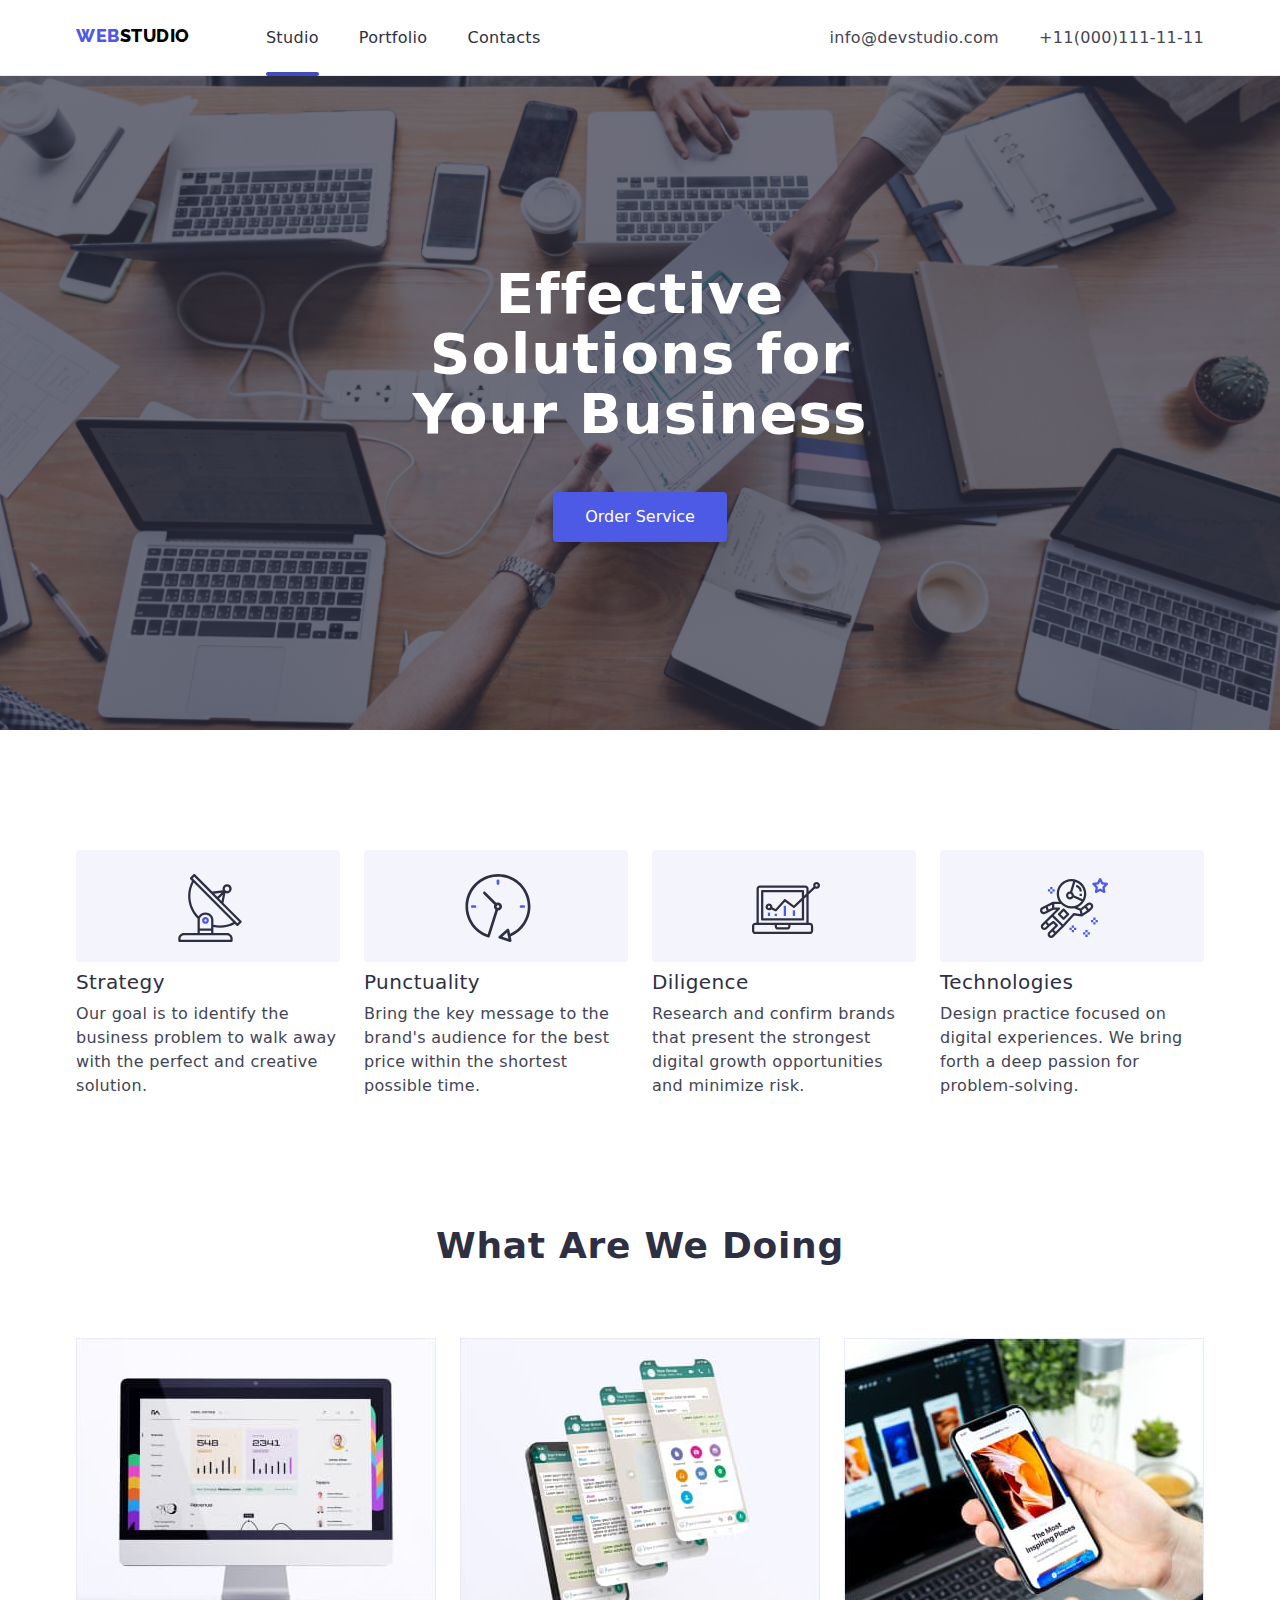
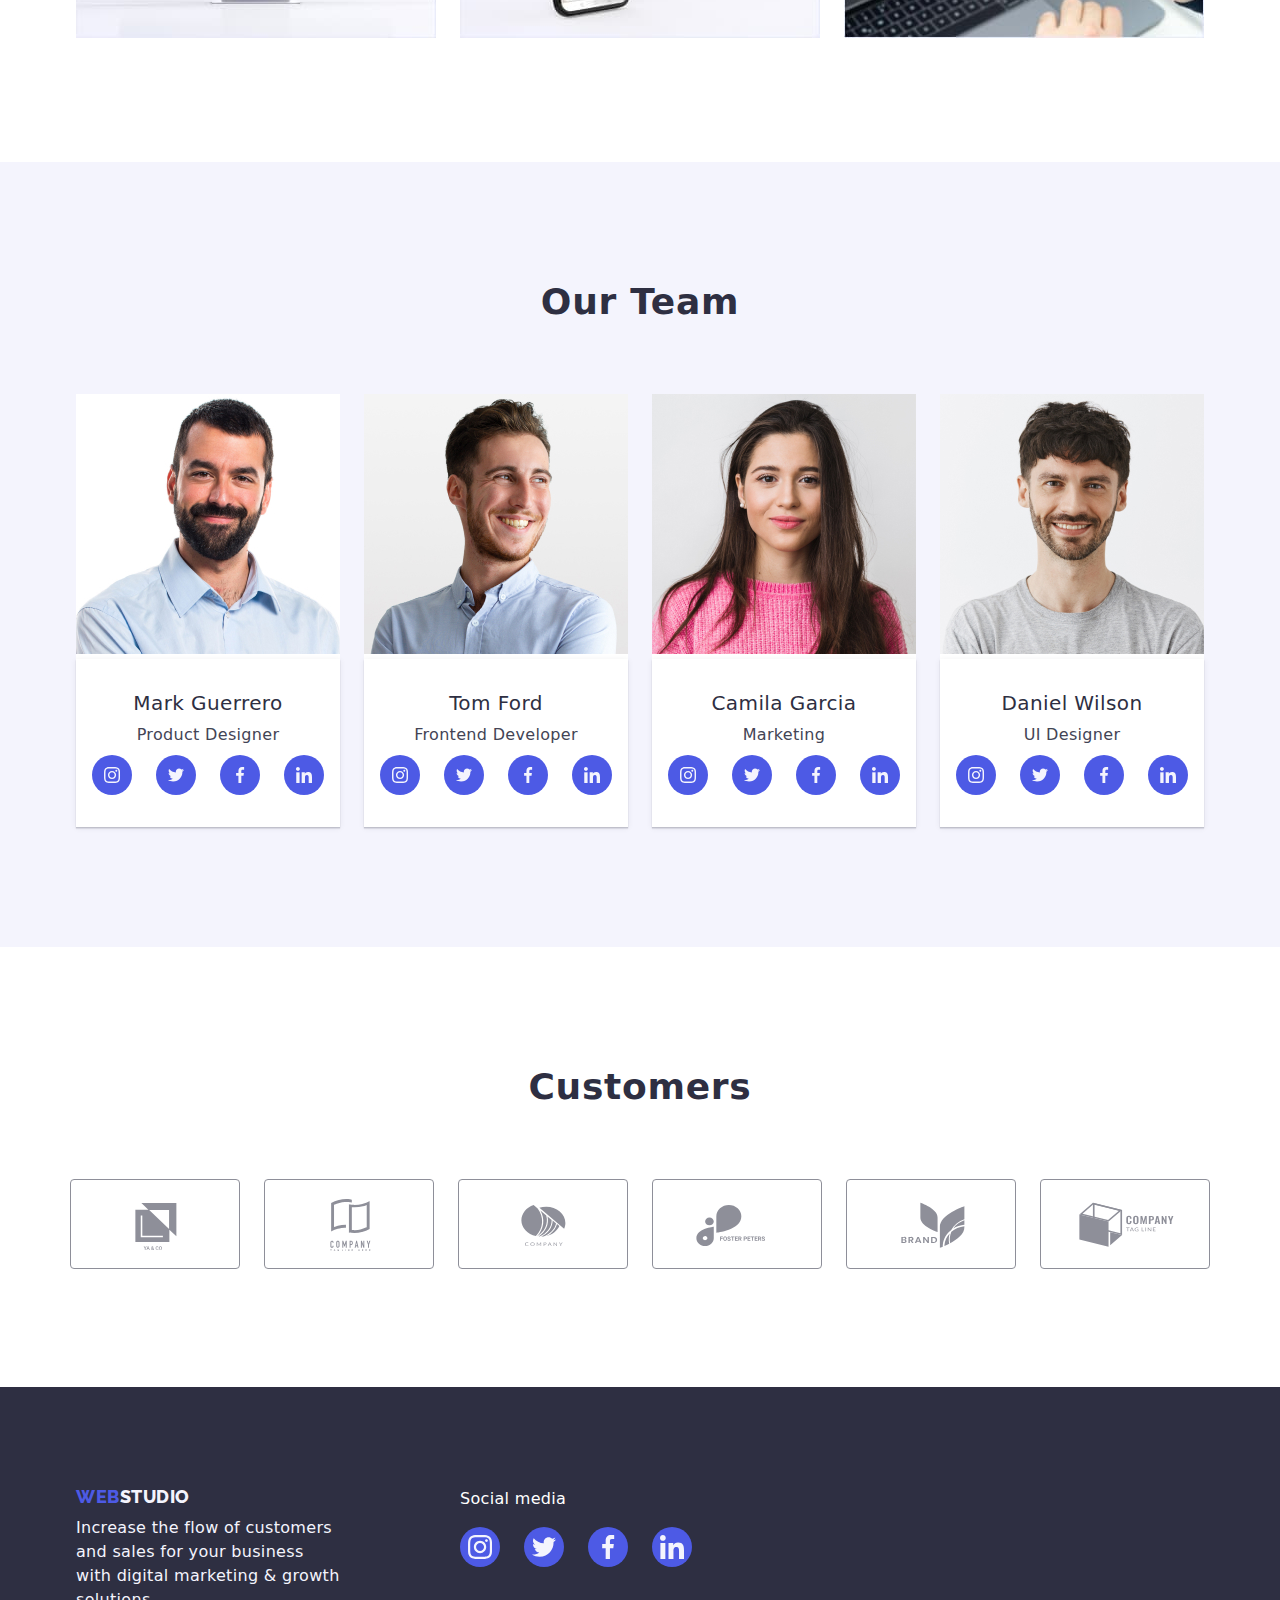
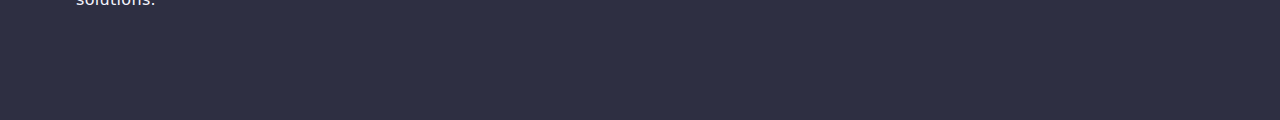
==== commit 2fd6f1d1: "portfolio finished" ====
--- a/index.html
+++ b/index.html
@@ -15,13 +15,13 @@
     <header class="header-border">
         <div class="container flex space-between margin-right-auto">
             <nav class="margin-right-auto display-flex">
-                <a class="homepage-link" href="#"><span>Web</span>Studio</a>
+                <a class="homepage-link" href="./index.html"><span>Web</span>Studio</a>
                 <ul class="flex gap-regular">
                     <li><a class="nav-link  text-shadow transition-quick-all nav-link-item"
                            href="./index.html">Studio</a></li>
                     <li><a class="nav-link text-shadow transition-quick-all" href="./portfolio.html">Portfolio</a>
                     </li>
-                    <li><a class="nav-link text-shadow transition-quick-all" href="/#">Contacts</a></li>
+                    <li><a class="nav-link text-shadow transition-quick-all" href="#0">Contacts</a></li>
                 </ul>
             </nav>
             <ul class="flex gap-regular">
@@ -61,7 +61,8 @@
                             </svg>
                         </div>
                         <h3>Strategy</h3>
-                        <p class="body-medium font-color-slate">Our goal is to identify the business problem to walk
+                        <p class="body-medium font-color-slate p-color">Our goal is to identify the business problem to
+                            walk
                             away
                             with
                             the
@@ -74,7 +75,8 @@
                             </svg>
                         </div>
                         <h3>Punctuality</h3>
-                        <p class="body-medium font-color-slate">Bring the key message to the brand's audience for
+                        <p class="body-medium font-color-slate p-color">Bring the key message to the brand's audience
+                            for
                             the
                             best
                             price
@@ -87,7 +89,7 @@
                             </svg>
                         </div>
                         <h3>Diligence</h3>
-                        <p class="body-medium font-color-slate">Research and confirm brands that present the
+                        <p class="body-medium font-color-slate p-color">Research and confirm brands that present the
                             strongest
                             digital
                             growth opportunities and minimize risk.</p>
@@ -101,7 +103,8 @@
                         </div>
 
                         <h3>Technologies</h3>
-                        <p class="body-medium font-color-slate">Design practice focused on digital experiences. We
+                        <p class="body-medium font-color-slate p-color">Design practice focused on digital experiences.
+                            We
                             bring
                             forth
                             a
@@ -141,7 +144,7 @@
                             <img src="images/personone.jpg" width="264" height="260" alt="personone">
                             <figcaption class="box-shadow">
                                 <h3>Mark Guerrero</h3>
-                                <p class="body-medium font-color-slate">Product Designer</p>
+                                <p class="body-medium font-color-slate p-color">Product Designer</p>
                                 <ul class="display-flex justify-content-center column-gap-small">
                                     <li>
                                         <a href="#" class="social-media-svg person-hover">
@@ -181,7 +184,7 @@
                             <img src="images/persontwo.jpg" width="264" height="260" alt="persontwo">
                             <figcaption class="box-shadow">
                                 <h3>Tom Ford</h3>
-                                <p class="body-medium font-color-slate">Frontend Developer</p>
+                                <p class="body-medium font-color-slate p-color">Frontend Developer</p>
                                 <ul class="display-flex justify-content-center column-gap-small">
                                     <li>
                                         <a href="#" class="social-media-svg person-hover">
@@ -221,7 +224,7 @@
                             <img src="images/personthree.jpg" width="264" height="260" alt="personthree">
                             <figcaption class="box-shadow">
                                 <h3>Camila Garcia</h3>
-                                <p class="body-medium font-color-slate">Marketing</p>
+                                <p class="body-medium font-color-slate p-color">Marketing</p>
                                 <ul class="display-flex justify-content-center column-gap-small">
                                     <li>
                                         <a href="#" class="social-media-svg person-hover">
@@ -261,7 +264,7 @@
                             <img src="images/personfour.jpg" width="264" height="260" alt="personfour">
                             <figcaption class="box-shadow">
                                 <h3>Daniel Wilson</h3>
-                                <p class="body-medium font-color-slate">UI Designer</p>
+                                <p class="body-medium font-color-slate p-color">UI Designer</p>
                                 <ul class="display-flex justify-content-center column-gap-small">
                                     <li>
                                         <a href="#" class="social-media-svg person-hover">
@@ -353,7 +356,8 @@
         <div class="container flex gap-medium">
             <div class="inner-container">
                 <a class="homepage-link" href="#"><span>web</span>studio</a>
-                <p class="font-color-cloud"> Increase the flow of customers and sales for your business with digital
+                <p class="font-color-cloud p-color"> Increase the flow of customers and sales for your business with
+                    digital
                     marketing &amp; growth
                     solutions.</p>
             </div>
--- a/css/style.css
+++ b/css/style.css
@@ -48,7 +48,7 @@
   padding: 0;
 }
 
-p {
+.p-color {
   margin: 0.5em 0;
   color: var(--slate);
   line-height: 1.5;
@@ -119,7 +119,6 @@
 
 .nav-link-item {
   position: relative;
-  display: flex;
 }
 .nav-link-item::after {
   content: "";
@@ -129,6 +128,7 @@
   top: 44px;
   border-radius: 2px;
   background: var(--ocean);
+  left: 0;
 }
 
 .nav-link:hover,
@@ -162,7 +162,6 @@
   width: 264px;
 }
 .hero-section {
-  /* background-image:; */
   background-color: var(--color-heading-primary);
   background-image: linear-gradient(rgba(46, 47, 66, 0.7), rgba(46, 47, 66, 0.7)), url(../images/people-office\ 1.jpg);
   background-repeat: no-repeat;
@@ -171,9 +170,6 @@
   padding: 188px 0;
   background-size: cover;
 }
-/* .hero-section > .container > h1 {
-  margin: auto;
-} */
 
 .hero-section h1 {
   font-size: 56px;
@@ -338,11 +334,21 @@
 
 .px-16 {
   padding-left: 24px;
-  padding-right: 24 px;
+  padding-right: 24px;
 }
 .px-16-2 {
   padding-left: 24px;
 }
+
+.px-32 {
+  padding-left: 32px;
+  padding-right: 32px;
+}
+
+.pt-40 {
+  padding-top: 40px;
+}
+
 .margin-right-auto {
   margin-right: auto;
 }
@@ -448,10 +454,7 @@
 
 .backdrop {
   position: fixed;
-  top: 0;
-  left: 0;
-  width: 100%;
-  height: 100vh;
+  inset: 0;
   background: rgba(0, 0, 0, 0.5);
   transition: opacity 500ms;
 }
@@ -498,3 +501,37 @@
   all: unset;
   cursor: pointer;
 }
+
+.overlay-portfolio {
+  z-index: 1;
+  inset: 0;
+  background-color: var(--iris);
+  color: var(--cloud);
+  /* translate: 0 100% 0; */
+  transform: translateY(100%);
+  transition: 250ms transform cubic-bezier(0.4, 0, 0.2, 1);
+}
+
+.portfolio-list li:hover .overlay-portfolio {
+  transform: translateY(0);
+}
+
+.relative {
+  position: relative;
+}
+
+.absolute {
+  position: absolute;
+}
+
+.overflow-hidden {
+  overflow: hidden;
+}
+.cursor-pointer {
+  cursor: pointer;
+}
+.position-portfolio {
+  overflow: hidden;
+
+  /* position: relative; */
+}
